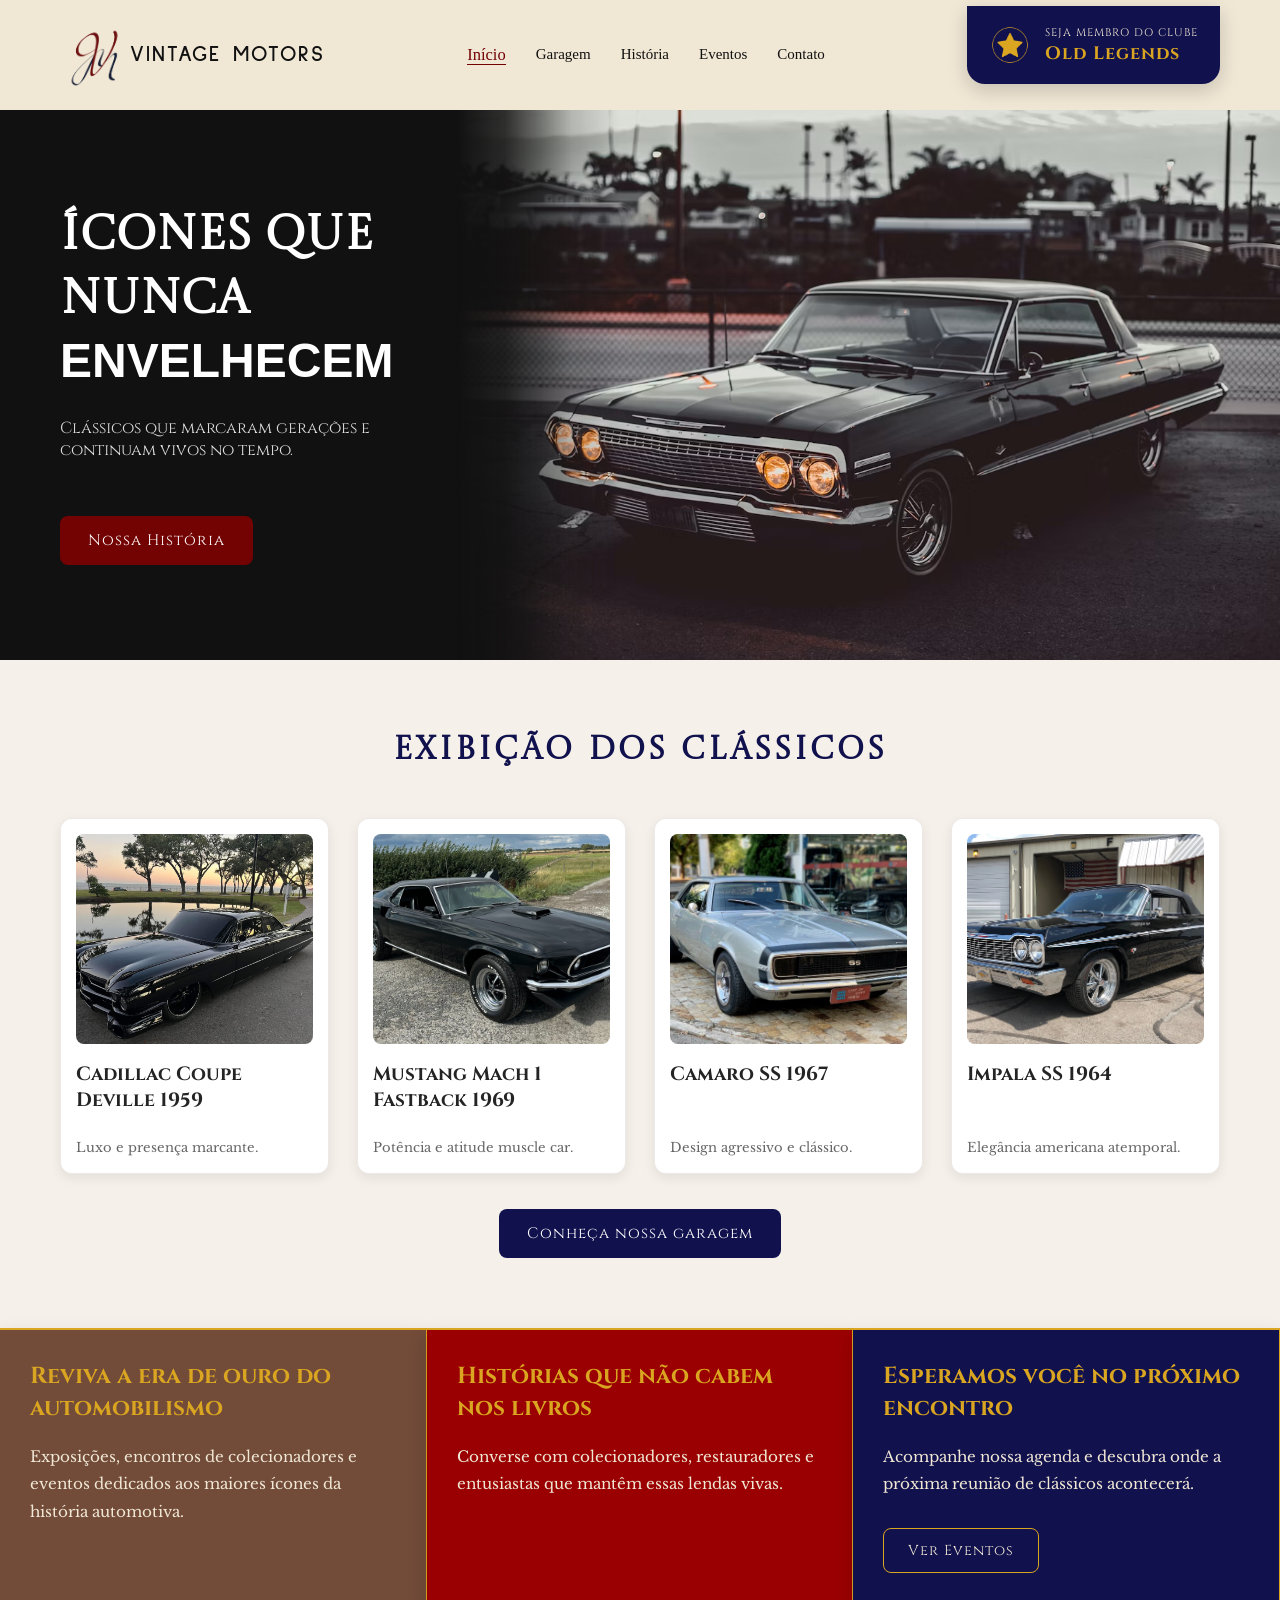
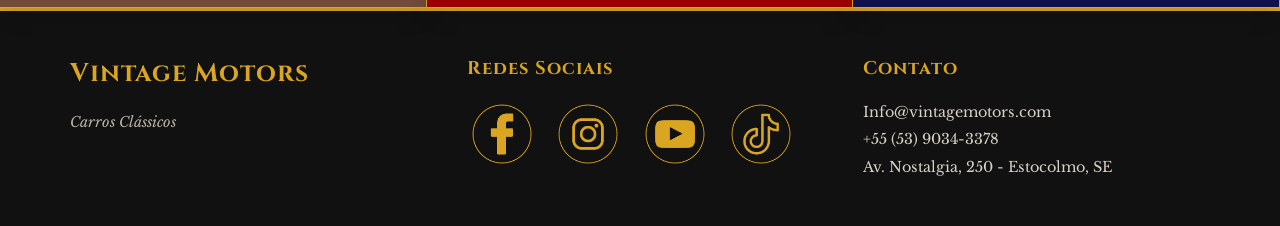
==== Projeto/index.html @ b25d84f8 "Add files via upload" ====
<!DOCTYPE html>
<html lang="en">

<head>
  <meta charset="UTF-8">
  <meta name="viewport" content="width=device-width, initial-scale=1.0">
  <link rel="stylesheet" href="index.css">
  <title>Home - Vintage Motors</title>
</head>

<body>
  <!-- NAVBAR -->
  <header>
    <div class="logotipo"> <img class="logo" src="img/Logo VM.png"> VINTAGE MOTORS</div>
    <nav>
      <ul>
        <li><a href="index.html" id="active">Início</a></li>
        <li><a href="estoque.html">Garagem</a></li>
        <li><a href="sobre.html">História</a></li>
        <li><a href="eventos.html">Eventos</a></li>
        <li><a href="contato.html">Contato</a></li>
      </ul>
    </nav>
    <a href="eventos.html" id="link-clube">
      <div class="Clube">
        <img class="clube-logo" src="img/Clube.png" alt="Clube Old Legends">
        <div class="clube-texto">
          <span>Seja membro do clube</span>
          <b>Old Legends</b>
        </div>
      </div>
    </a>
  </header>

  <main>

    <!-- HERO -->
    <section class="hero">
      <div class="hero-text">
        <h1>ÍCONES QUE NUNCA <b id="HeroDestaque">ENVELHECEM</b></h1>
        <p>Clássicos que marcaram gerações e continuam vivos no tempo.</p>
        <button class="btn btn-primary"><a href="sobre.html">Nossa História</a></button>
      </div>

      <img src="img/HeroSection.jpg" alt="Hero Section">
    </section>

    <!-- DESTAQUES -->
    <section class="section">
      <h2>EXIBIÇÃO DOS CLÁSSICOS</h2>

      <div class="grid">

        <div class="card">
          <img src="img/CadillacCoupeDeville1959.jpg" alt="Cadillac Coupe Deville 1959">
          <h3>Cadillac Coupe Deville 1959</h3>
          <p>Luxo e presença marcante.</p>
        </div>

        <div class="card">
          <img src="img/MustangMach1Fastback1969.jpg" alt="Mustang Mach 1 Fastback 1969">
          <h3>Mustang Mach 1 Fastback 1969</h3>
          <p>Potência e atitude muscle car.</p>
        </div>

        <div class="card">
          <img src="img/CamaroSS1967.jpg" alt="Camaro SS 1967">
          <h3>Camaro SS 1967</h3>
          <p>Design agressivo e clássico.</p>
        </div>

        <div class="card">
          <img src="img/ImpalaSS1964.jpg" alt="Impala SS 1964">
          <h3>Impala SS 1964</h3>
          <p>Elegância americana atemporal.</p>
        </div>

      </div>

      <button class="btn-stok"><a href="estoque.html">Conheça nossa garagem</a></button>

    </section>

    <section class="evento">

      <div class="container-evento">

        <div class="evento-filho">
          <h3>Reviva a era de ouro do automobilismo</h3>
          <p>Exposições, encontros de colecionadores e eventos dedicados aos maiores ícones da história automotiva.</p>
        </div>

        <div class="evento-filho">
          <h3>Histórias que não cabem nos livros</h3>
          <p>Converse com colecionadores, restauradores e entusiastas que mantêm essas lendas vivas.</p>
        </div>

        <div class="evento-filho">
          <h3>Esperamos você no próximo encontro</h3>
          <p>Acompanhe nossa agenda e descubra onde a próxima reunião de clássicos acontecerá.</p>
          <button><a href="eventos.html">Ver Eventos</a></button>
        </div>

      </div>

    </section>

  </main>

  <!-- FOOTER -->
  <footer>
    <div>
      <h3>Vintage Motors</h3>
      <p>Carros Clássicos</p>
    </div>

    <div>
      <h4>Redes Sociais</h4>

      <span><a href="https://www.facebook.com" target="_blank"><img class="logo" src="img/Facebook.png"
            alt="Facebook"></a></span>
      <span><a href="https://www.instagram.com" target="_blank"><img class="logo" src="img/Instagram.png"
            alt="Instagram"></a></span>
      <span><a href="https://www.youtube.com" target="_blank"><img class="logo" src="img/Youtube.png"
            alt="Youtube"></a></span>
      <span><a href="https://www.tiktok.com" target="_blank"><img class="logo" src="img/TikTok.png"
            alt="Tiktok"></a></span>
    </div>

    <div>
      <h4>Contato</h4>
      <p>Info@vintagemotors.com</p>
      <p>+55 (53) 9034-3378</p>
      <p>Av. Nostalgia, 250 - Estocolmo, SE</p>
    </div>
  </footer>

  <script src="script.js"></script>

</body>

</html>
---- Projeto/index.css ----
@import url('https://fonts.googleapis.com/css2?family=Castoro+Titling&family=Cinzel:wght@400..900&family=Cormorant+Garamond:ital,wght@0,300..700;1,300..700&family=Gelasio:ital,wght@0,400..700;1,400..700&family=Libre+Baskerville:ital,wght@0,400..700;1,400..700&family=Sulphur+Point:wght@300;400;700&display=swap');

* {
  margin: 0;
  padding: 0;
  box-sizing: border-box;
  font-family: Arial, sans-serif;
}

body {
  background: #F0E7D5;
  color: #111;
}

/* NAVBAR */
header {
  display: flex;
  justify-content: space-between;
  align-items: center;
  padding: 20px 60px;
  background: #F0E7D5;
}

.logotipo {
  display: flex;
  font-weight: 900;
  letter-spacing: 2px;
  text-align: center;
  align-items: center;
  font-family: 'Sulphur Point';
  font-size: 22px;
}

.logo {
  height: 70px;
  width: auto;
}

nav ul {
  display: flex;
  list-style: none;
  gap: 30px;
}

nav a {
  /* position: relative; */
  text-decoration: none;
  color: #111;
  font-size: 15px;
  font-family: 'Libre BaskerViller';
}

nav a:hover {
  font-size: 16.5px;
  color: #730203;
  transition: 0.5s ease;
}

#active {
  font-size: 16.5px;
  color: #730203;
  border-bottom: #730203 solid 1px;
}

/* CARD DO CLUBE */

.Clube {

  display: flex;
  align-items: center;
  gap: 14px;

  background: #11114E;

  padding: 18px 22px;

  border-radius: 0 0 18px 18px;

  color: #F0E7D5;

  width: max-content;
  min-width: 250px;

  align-self: flex-start;

  margin-top: -20px;

  box-shadow: 0 6px 20px rgba(0, 0, 0, .18);
}

#link-clube {
    text-decoration: none;
}

.clube-logo{

    width:42px;
    height:42px;

    object-fit:contain;

    flex-shrink:0;
}

.clube-texto{

    display:flex;
    flex-direction:column;

    line-height:1.2;
}

.clube-texto span{

    font-family:"Cinzel";
    font-size:11px;

    text-transform:uppercase;

    letter-spacing:1px;

    color:#F0E7D5;
}

.clube-texto b{

    margin-top:4px;

    color:#DAA520;

    font-family:"Cinzel";

    font-size:18px;

    font-weight:700;

    letter-spacing:1px;
}

/* HERO */
.hero {
  display: flex;
  align-items: center;
  justify-content: space-between;
  height: 550px;
  padding-left: 60px;
  background: #111111;
  color: white;
  overflow: hidden;
}

.hero-text {
  max-width: 500px;
}

.hero-text h1 {
  font-size: 48px;
  margin-bottom: 20px;
  font-family: 'Castoro Titling';
}

.hero-text p {
  margin-bottom: 20px;
  color: #ddd;
  font-family: 'Cinzel';
}

.btn {


    margin: 35px auto 0;

    padding: 14px 28px;

    border: none;
    border-radius: 8px;

    background: #730203;

    cursor: pointer;

    transition: .3s ease;
}

.btn:hover {

    background: #520304;

    transform: translateY(-2px);
}

.btn a {

    text-decoration: none;
    color: white;

    font-family: "Cinzel";
    font-size: .95rem;
    letter-spacing: 1px;
}

.hero img {
  height: 100%;
  width: auto;
  object-fit: cover;
  object-position: center;


  mask-image: linear-gradient(to right,
      transparent 0%,
      rgba(0, 0, 0, .15) 6%,
      rgba(0, 0, 0, .45) 10%,
      rgba(0, 0, 0, .8) 14%,
      black 20%);

  -webkit-mask-image: linear-gradient(to right,
      transparent 0%,
      rgba(0, 0, 0, .15) 6%,
      rgba(0, 0, 0, .45) 10%,
      rgba(0, 0, 0, .8) 14%,
      black 20%);
}

/* ===========================
   DESTAQUES
=========================== */

.section {
    padding: 70px 60px;
    background: #F5F1EA;
}

.section h2 {
    text-align: center;
    margin-bottom: 45px;
    letter-spacing: 3px;
    font-family: "Castoro Titling";
    color: #11114E;
    font-size: 2rem;
}

/* ===========================
   GRID
=========================== */

.grid {
    display: grid;
    grid-template-columns: repeat(4, 1fr);
    gap: 28px;
}

/* ===========================
   CARD
=========================== */

.card {
    background: white;
    border-radius: 12px;
    padding: 15px;
    box-shadow: 0 4px 12px rgba(0,0,0,.08);
    transition: .35s ease;
    border: 1px solid rgba(114,75,57,.12);
}

.card:hover {
    transform: translateY(-6px);
    box-shadow: 0 12px 25px rgba(0,0,0,.15);
    border-color: rgba(218,165,32,.5);
}

/* ===========================
   IMAGEM
=========================== */

.card img {
    width: 100%;
    height: 210px;

    object-fit: cover;
    object-position: center;

    display: block;

    border-radius: 8px;
    margin-bottom: 18px;
}

/* ===========================
   TEXTO
=========================== */

.card h3 {
    font-family: "Cinzel";
    color: #242424;
    font-size: 1.2rem;
    line-height: 1.35;
    margin-bottom: 10px;
    min-height: 65px;
}

.card p {
    font-family: "Libre Baskerville";
    color: #666;
    font-size: .82rem;
    line-height: 1.6;
}

/* ===========================
   BOTÃO
=========================== */

.btn-stok {

    display: block;

    margin: 35px auto 0;

    padding: 14px 28px;

    border: none;
    border-radius: 8px;

    background: #11114E;

    cursor: pointer;

    transition: .3s ease;
}

.btn-stok:hover {

    background: #030327;

    transform: translateY(-2px);
}

.btn-stok a {

    text-decoration: none;
    color: white;

    font-family: "Cinzel";
    font-size: .95rem;
    letter-spacing: 1px;
}

/* EVENTO */

/* ===========================
   EVENTOS
=========================== */

.evento{
    background: #F5F1EA;
}

.container-evento{
    display: grid;
    grid-template-columns: repeat(3, 1fr);
}

/* ===========================
   CARDS
=========================== */

.evento-filho{
    display: flex;
    flex-direction: column;

    min-height: 280px;

    padding: 30px;

    color: #F0E7D5;

    box-shadow: 0 8px 20px rgba(0,0,0,.12);

    border-style: solid;
    border-color: #DAA520;
    border-width: 2px 0.5px 0.5px 0px;
}

/* Cores dos cards */

.evento-filho:nth-child(1){
    background: #724B39;
}

.evento-filho:nth-child(2){
    background: #9A0002;
}

.evento-filho:nth-child(3){
    background: #11114E;
}

/* ===========================
   TÍTULOS
=========================== */

.evento-filho h3{
    font-family: "Cinzel";
    font-size: 1.45rem;
    line-height: 1.4;
    margin-bottom: 18px;
    color: #DAA520;
}

/* ===========================
   TEXTO
=========================== */

.evento-filho p{
    font-family: "Libre Baskerville";
    font-size: .95rem;
    line-height: 1.8;
    color: #F0E7D5;
    margin-bottom: 30px;
}

/* ===========================
   BOTÃO
=========================== */

.evento-filho button{

    align-self: flex-start;

    padding: 12px 24px;

    background: #11114E;

    border: 1px solid #DAA520;

    border-radius: 8px;

    cursor: pointer;

    transition: .3s ease;
}

.evento-filho button:hover{

    background: #DAA520;
    transform: translateY(-2px);
}

.evento-filho button a{

    text-decoration: none;

    color: #F0E7D5;

    font-family: "Cinzel";

    font-size: .9rem;

    letter-spacing: 1px;
}

.evento-filho button:hover a{

    color: #11114E;
}

/* ===========================
   RESPONSIVO
=========================== */

@media (max-width: 900px){

    .container-evento{
        grid-template-columns: 1fr;
    }

    .evento-filho{
        min-height: auto;
    }
}

/* ===========================
   FOOTER
=========================== */

footer {
    background: #111111;
    color: #F0E7D5;

    display: flex;
    justify-content: space-between;
    align-items: flex-start;
    flex-wrap: wrap;

    gap: 50px;

    padding: 45px 70px;

    border-top: 3px solid #DAA520;
}

footer div {
    flex: 1;
    min-width: 220px;
}

/* ===========================
   TÍTULOS
=========================== */

footer h3,
footer h4 {

    font-family: "Cinzel";
    font-weight: 700;

    color: #DAA520;

    margin-bottom: 18px;

    letter-spacing: 1px;
}

footer h3{
    font-size: 1.6rem;
}

footer h4{
    font-size: 1.15rem;
}

/* ===========================
   TEXTOS
=========================== */

footer p{

    font-family: "Libre Baskerville";

    font-size: .9rem;

    line-height: 1.9;

    color: #D8D1C5;

    transition: .25s ease;
}

footer p:hover{

    color: #F0E7D5;
}

/* ===========================
   REDES SOCIAIS
=========================== */

footer span{

    display: inline-block;

    margin-right: 12px;
}

footer span:last-child{

    margin-right: 0;
}

footer span a{

    display: inline-flex;
}

footer span img{

    width: 34px;
    height: 34px;

    object-fit: contain;
    transition: 1s ease;
}

footer span img:hover{
    filter: brightness(2.5);
   transition: 1s ease;
}

/* ===========================
   PRIMEIRA COLUNA
=========================== */

footer div:first-child p{

    font-style: italic;

    color: #B8B2A7;
}

/* ===========================
   RESPONSIVO
=========================== */

@media (max-width: 768px){

    footer{

        flex-direction: column;

        gap: 35px;

        text-align: center;
    }

    footer div{

        min-width: 100%;
    }
}

/* RESPONSIVO */
@media (max-width: 900px) {
  .hero {
    flex-direction: column;
    text-align: center;
  }

  .grid {
    grid-template-columns: repeat(2, 1fr);
  }
}

@media (max-width: 600px) {
  .grid {
    grid-template-columns: 1fr;
  }

  header {
    flex-direction: column;
    gap: 10px;
  }
}
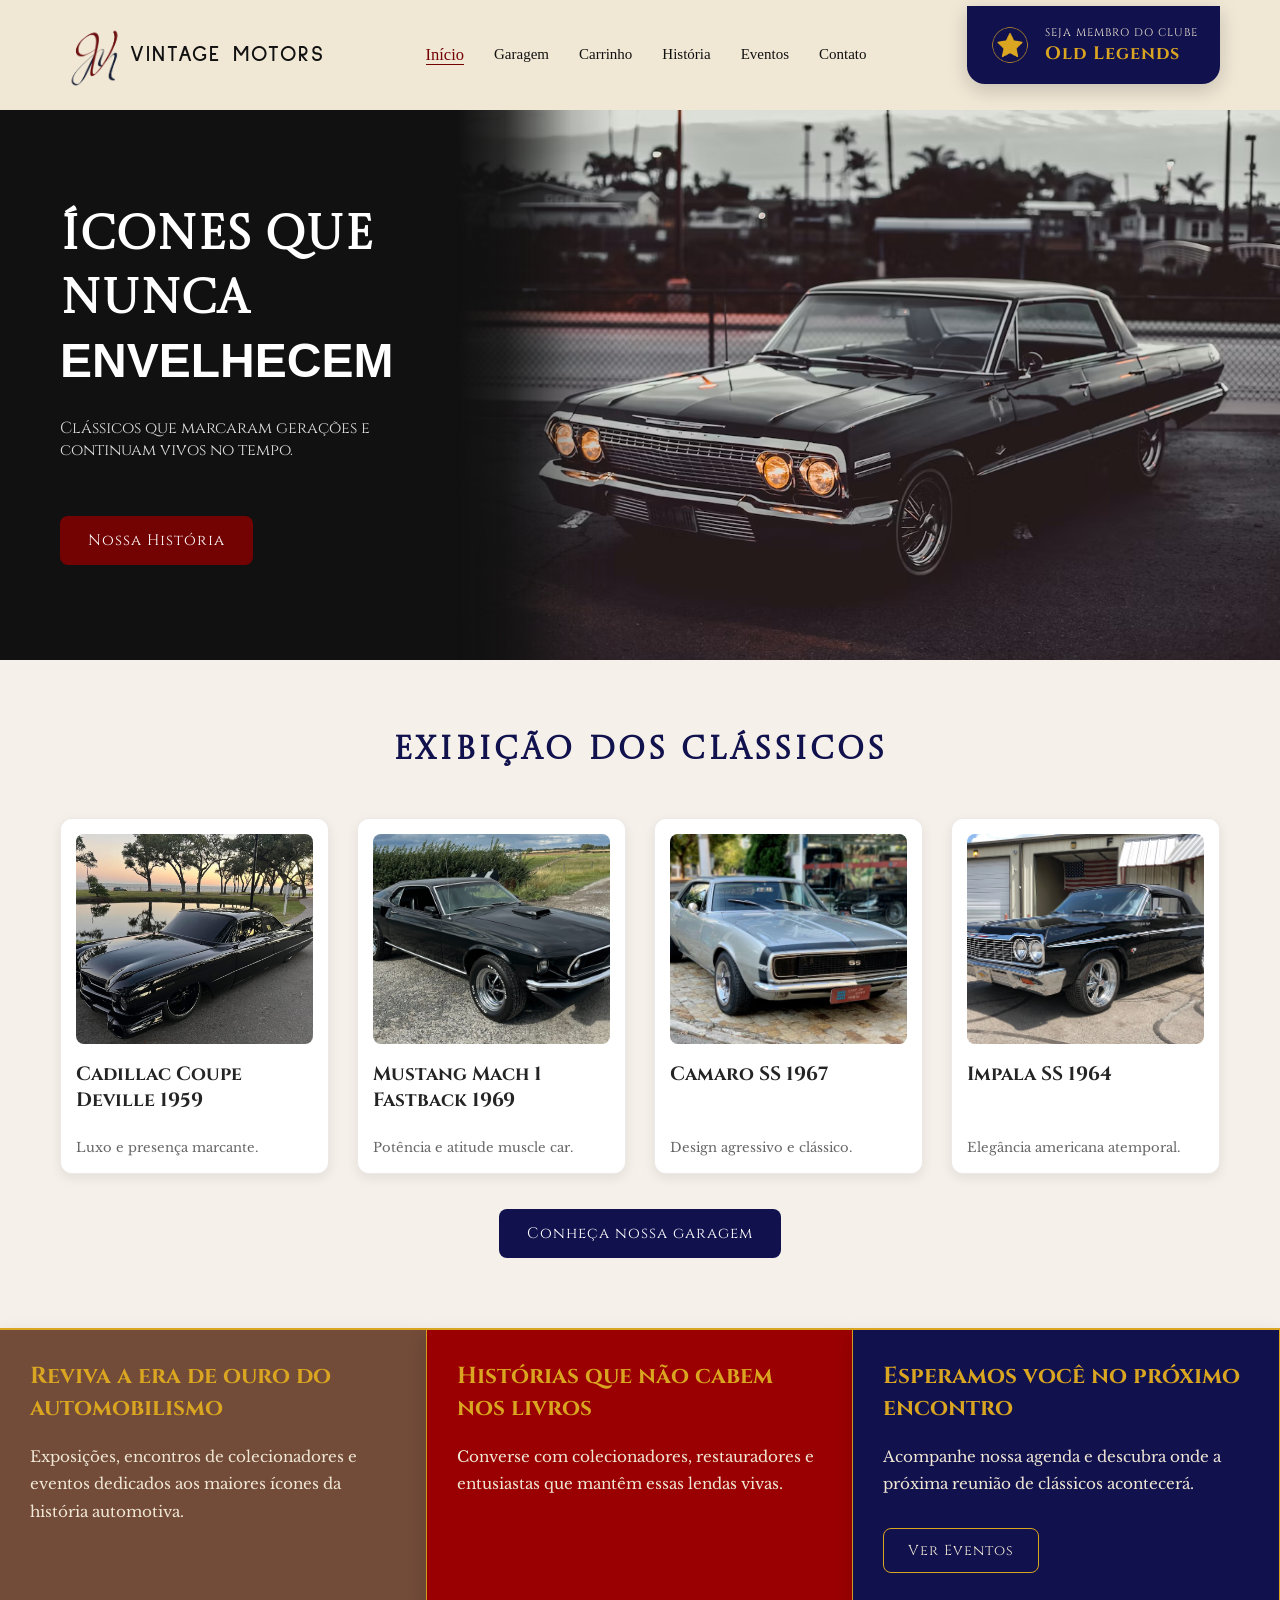
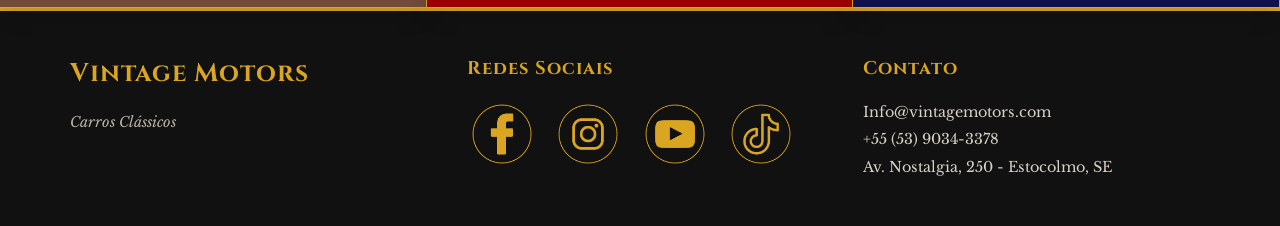
==== commit 96a71009: "Add files via upload" ====
--- a/Projeto/index.html
+++ b/Projeto/index.html
@@ -16,6 +16,7 @@
       <ul>
         <li><a href="index.html" id="active">Início</a></li>
         <li><a href="estoque.html">Garagem</a></li>
+        <li><a href="carrinho.html">Carrinho</a></li>
         <li><a href="sobre.html">História</a></li>
         <li><a href="eventos.html">Eventos</a></li>
         <li><a href="contato.html">Contato</a></li>
